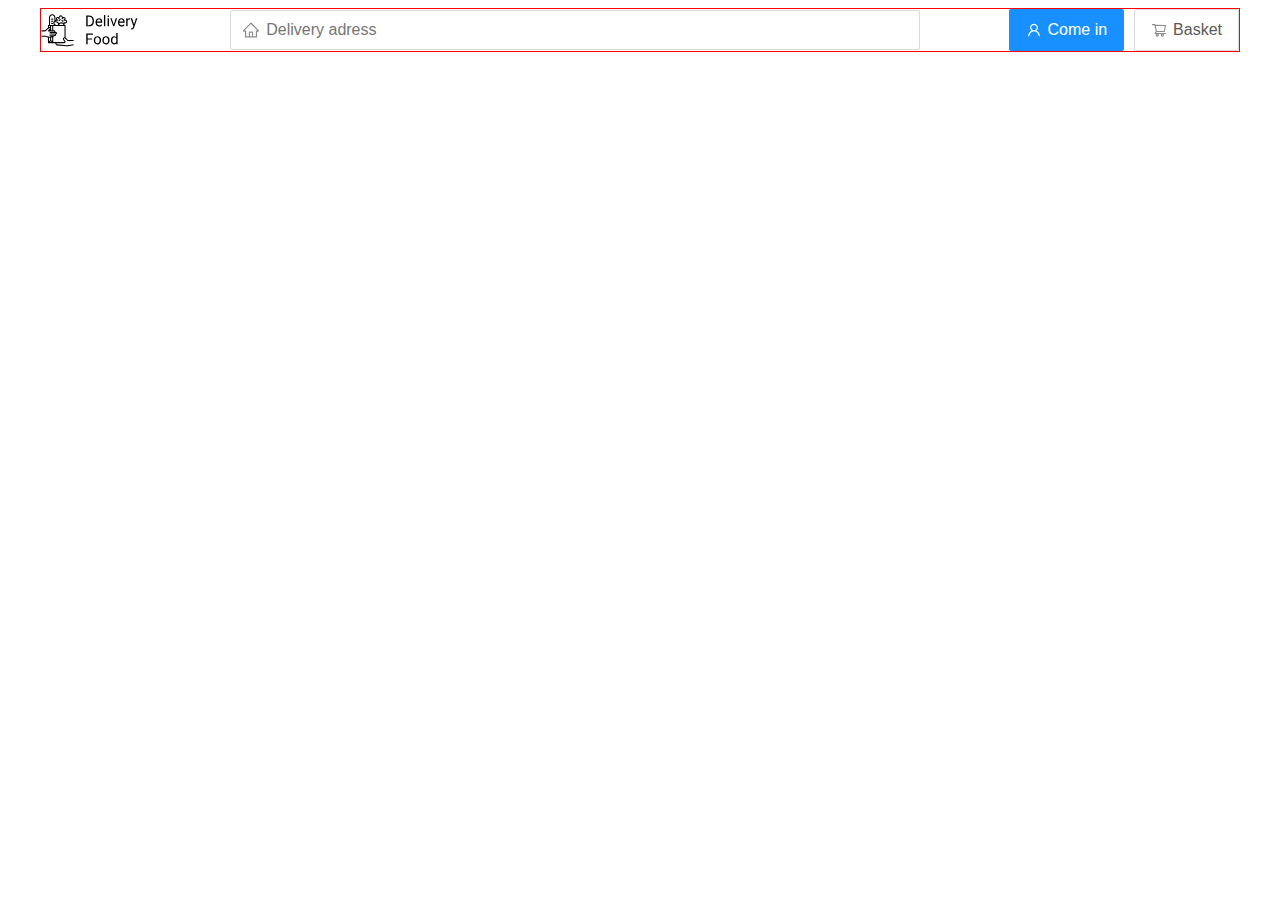
==== index.html @ 02c5c962 "header" ====
<!DOCTYPE html>
<html lang="en">
  <head>
    <meta charset="UTF-8" />
    <meta name="viewport" content="width=device-width, initial-scale=1.0" />
    <title>Delivery</title>
    <link rel="stylesheet" href="css/style.css" />
  </head>
  <body>
    <div class="container">
      <header class="header">
        <img src="img/logo.svg" alt="Logo" class="logo" />
        <input
          type="text"
          class="input search-input"
          placeholder="Delivery adress"
        />
        <div class="buttons">
          <button class="button button-primary">
            <img src="img/user.svg" alt="user" class="button-icon" />
            <span class="button-text">Come in</span>
          </button>
          <button class="button">
            <img
              src="img/shopping-cart.svg"
              alt="shopping cart"
              class="button-icon"
            />
            <span class="button-text">Basket</span>
          </button>
        </div>
      </header>
    </div>
  </body>
</html>
---- css/style.css ----
* {
  box-sizing: border-box;
}
.container {
  border: 1px solid red;
  max-width: 1200px;
  margin: auto;
}

.header {
  display: flex;
  align-items: center;
  justify-content: space-between;
}

.search-input {
  background: #ffffff;
  border: 1px solid #d9d9d9;
  border-radius: 2px;
  height: 40px;
  width: 690px;
  font-size: 16px;
  line-height: 24px;
  background-image: url(../img/home.svg);
  background-repeat: no-repeat;
  background-position: left 11px center;
  padding-left: 35px;
}

.buttons {
  display: flex;
  align-items: center;
}

.button {
  display: flex;
  align-items: center;
  padding: 8px 16px;
  background: #ffffff;
  border: 1px solid #d9d9d9;
  box-sizing: border-box;
  box-shadow: 0px 0px 2px rgba(0, 0, 0, 0.0015);
  border-radius: 2px;
  color: #595959;
  font-size: 16px;
  line-height: 24px;
}

.button-primary {
  background: #1890ff;
  border: 1px solid #1890ff;
  color: #fff;
  margin-right: 10px;
}

.button-icon {
  margin-right: 6px;
}
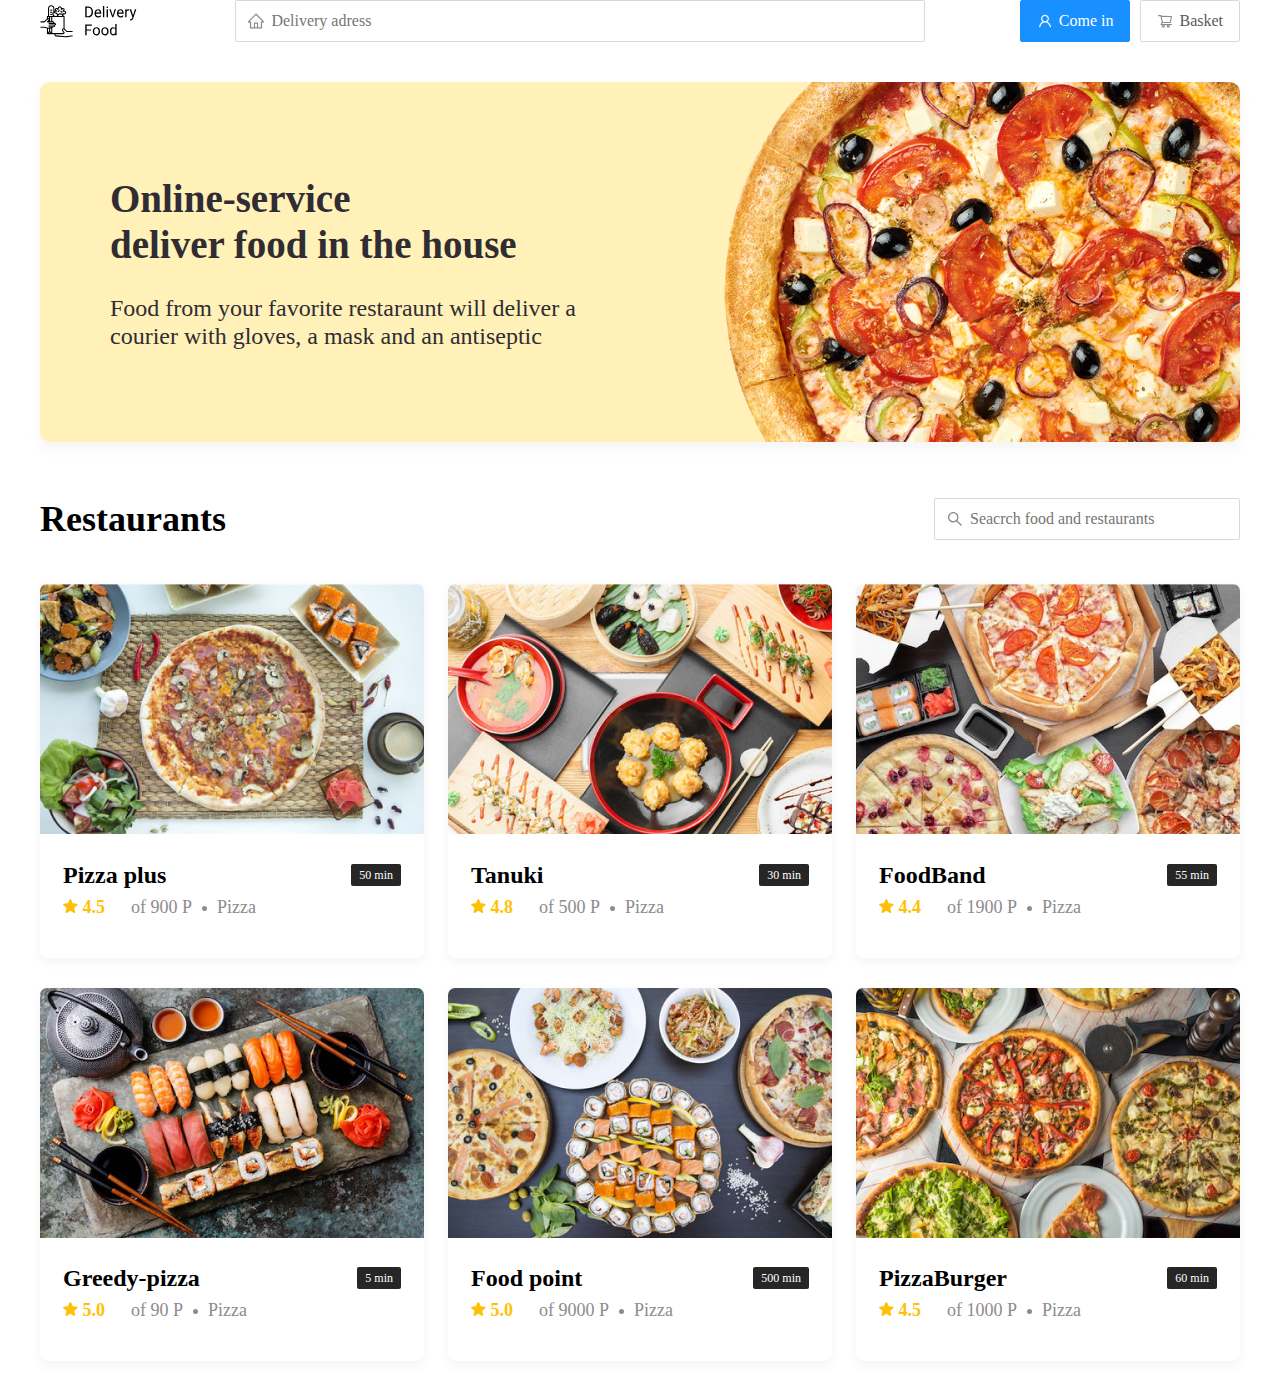
==== commit 19fd4429: "Restaurants" ====
--- a/index.html
+++ b/index.html
@@ -4,6 +4,11 @@
     <meta charset="UTF-8" />
     <meta name="viewport" content="width=device-width, initial-scale=1.0" />
     <title>Delivery</title>
+    <link
+      href="https://fonts.googleapis.com/css2?family=Roboto:wght@400;700&display=swap"
+      rel="stylesheet"
+    />
+    <link rel="stylesheet" href="css/normalize.css" />
     <link rel="stylesheet" href="css/style.css" />
   </head>
   <body>
@@ -12,7 +17,7 @@
         <img src="img/logo.svg" alt="Logo" class="logo" />
         <input
           type="text"
-          class="input search-input"
+          class="input input-address"
           placeholder="Delivery adress"
         />
         <div class="buttons">
@@ -30,6 +35,131 @@
           </button>
         </div>
       </header>
+
+      <section class="promo">
+        <h1 class="promo-title">
+          Online-service <br />deliver food in the house
+        </h1>
+        <p class="promo-text">
+          Food from your favorite restaraunt will deliver a courier with gloves,
+          a mask and an antiseptic
+        </p>
+      </section>
+
+      <section class="restaurants">
+        <div class="section-heading">
+          <h2 class="section-title">Restaurants</h2>
+          <input
+            type="text"
+            class="input input-search"
+            placeholder="Seacrch food and restaurants"
+          />
+        </div>
+        <div class="cards">
+          <div class="card">
+            <img src="img/image.jpg" alt="image" class="card-image" />
+            <div class="card-text">
+              <div class="card-heading">
+                <h3 class="card-title">Pizza plus</h3>
+                <span class="card-tag tag">50 min</span>
+              </div>
+              <div class="card-info">
+                <div class="rating">
+                  <img src="img/rating.svg" alt="rating" class="rating-star" />
+                  4.5
+                </div>
+                <div class="price">of 900 P</div>
+                <div class="category">Pizza</div>
+              </div>
+            </div>
+          </div>
+          <div class="card">
+            <img src="img/image 2.jpg" alt="image" class="card-image" />
+            <div class="card-text">
+              <div class="card-heading">
+                <h3 class="card-title">Tanuki</h3>
+                <span class="card-tag tag">30 min</span>
+              </div>
+              <div class="card-info">
+                <div class="rating">
+                  <img src="img/rating.svg" alt="rating" class="rating-star" />
+                  4.8
+                </div>
+                <div class="price">of 500 P</div>
+                <div class="category">Pizza</div>
+              </div>
+            </div>
+          </div>
+          <div class="card">
+            <img src="img/image 3.jpg" alt="image" class="card-image" />
+            <div class="card-text">
+              <div class="card-heading">
+                <h3 class="card-title">FoodBand</h3>
+                <span class="card-tag tag">55 min</span>
+              </div>
+              <div class="card-info">
+                <div class="rating">
+                  <img src="img/rating.svg" alt="rating" class="rating-star" />
+                  4.4
+                </div>
+                <div class="price">of 1900 P</div>
+                <div class="category">Pizza</div>
+              </div>
+            </div>
+          </div>
+          <div class="card">
+            <img src="img/image 4.jpg" alt="image" class="card-image" />
+            <div class="card-text">
+              <div class="card-heading">
+                <h3 class="card-title">Greedy-pizza</h3>
+                <span class="card-tag tag">5 min</span>
+              </div>
+              <div class="card-info">
+                <div class="rating">
+                  <img src="img/rating.svg" alt="rating" class="rating-star" />
+                  5.0
+                </div>
+                <div class="price">of 90 P</div>
+                <div class="category">Pizza</div>
+              </div>
+            </div>
+          </div>
+          <div class="card">
+            <img src="img/image 5.jpg" alt="image" class="card-image" />
+            <div class="card-text">
+              <div class="card-heading">
+                <h3 class="card-title">Food point</h3>
+                <span class="card-tag tag">500 min</span>
+              </div>
+              <div class="card-info">
+                <div class="rating">
+                  <img src="img/rating.svg" alt="rating" class="rating-star" />
+                  5.0
+                </div>
+                <div class="price">of 9000 P</div>
+                <div class="category">Pizza</div>
+              </div>
+            </div>
+          </div>
+          <div class="card">
+            <img src="img/image 6.jpg" alt="image" class="card-image" />
+            <div class="card-text">
+              <div class="card-heading">
+                <h3 class="card-title">PizzaBurger</h3>
+                <span class="card-tag tag">60 min</span>
+              </div>
+              <div class="card-info">
+                <div class="rating">
+                  <img src="img/rating.svg" alt="rating" class="rating-star" />
+                  4.5
+                </div>
+                <div class="price">of 1000 P</div>
+                <div class="category">Pizza</div>
+              </div>
+            </div>
+          </div>
+        </div>
+      </section>
     </div>
   </body>
 </html>
--- a/css/style.css
+++ b/css/style.css
@@ -1,8 +1,13 @@
 * {
   box-sizing: border-box;
 }
+
+.body {
+  font-family: "Roboto", sans-serif;
+  padding-top: 44px;
+}
+
 .container {
-  border: 1px solid red;
   max-width: 1200px;
   margin: auto;
 }
@@ -11,20 +16,29 @@
   display: flex;
   align-items: center;
   justify-content: space-between;
-}
-
-.search-input {
+  margin-bottom: 40px;
+}
+
+.input {
   background: #ffffff;
   border: 1px solid #d9d9d9;
   border-radius: 2px;
-  height: 40px;
-  width: 690px;
   font-size: 16px;
   line-height: 24px;
-  background-image: url(../img/home.svg);
+  padding: 8px;
+  padding-left: 35px;
   background-repeat: no-repeat;
   background-position: left 11px center;
-  padding-left: 35px;
+}
+
+.input-address {
+  width: 690px;
+  background-image: url(../img/home.svg);
+}
+
+.input-search {
+  width: 306px;
+  background-image: url(../img/search.svg);
 }
 
 .buttons {
@@ -56,3 +70,133 @@
 .button-icon {
   margin-right: 6px;
 }
+
+.promo {
+  box-shadow: 0px 7px 12px rgba(158, 158, 163, 0.1);
+  background: #fff1b8 url(../img/promo-image.jpeg) no-repeat top -100px right -247px /
+    924px;
+  border-radius: 10px;
+  padding: 68px 70px;
+  margin-bottom: 56px;
+}
+
+.promo-title {
+  font-style: normal;
+  font-weight: bold;
+  font-size: 39px;
+  line-height: 46px;
+  color: #302c34;
+}
+
+.promo-text {
+  max-width: 538px;
+  font-style: normal;
+  font-weight: normal;
+  font-size: 24px;
+  line-height: 28px;
+  color: #302c34;
+}
+
+.section-heading {
+  display: flex;
+  align-items: center;
+  justify-content: space-between;
+  margin-bottom: 44px;
+}
+
+.section-title {
+  font-style: normal;
+  font-weight: bold;
+  font-size: 36px;
+  line-height: 42px;
+  margin: 0;
+  color: #000000;
+}
+
+.cards {
+  display: flex;
+  align-items: flex-start;
+  justify-content: space-between;
+  flex-wrap: wrap;
+}
+
+.card {
+  background: #ffffff;
+  box-shadow: 0px 4px 12px rgba(0, 0, 0, 0.05);
+  border-radius: 7px;
+  overflow: hidden;
+  margin-bottom: 30px;
+}
+
+.card-image {
+  width: 384px;
+  height: 250px;
+  object-fit: cover;
+}
+
+.card-text {
+  padding-top: 20px;
+  padding-bottom: 35px;
+  padding-left: 23px;
+  padding-right: 23px;
+}
+
+.card-heading {
+  display: flex;
+  align-items: center;
+  justify-content: space-between;
+}
+
+.card-title {
+  margin: 0;
+  font-style: normal;
+  font-weight: bold;
+  font-size: 24px;
+  line-height: 32px;
+}
+
+.card-tag {
+  font-style: normal;
+  font-weight: normal;
+  font-size: 12px;
+  line-height: 20px;
+  color: #fff;
+  background: #262626;
+  border-radius: 2px;
+  padding: 1px 8px;
+}
+
+.card-info {
+  display: flex;
+  align-items: center;
+}
+
+.rating {
+  margin-right: 26px;
+  color: #ffc107;
+  font-weight: bold;
+  font-size: 18px;
+  line-height: 32px;
+}
+
+.price,
+.category {
+  font-size: 18px;
+  line-height: 32px;
+  color: #8c8c8c;
+}
+
+.price {
+  margin-right: 10px;
+}
+
+.price::after {
+  content: "";
+  width: 5px;
+  height: 5px;
+  background-color: #8c8c8c;
+  display: inline-block;
+  vertical-align: middle;
+  border-radius: 50%;
+  margin-left: 10px;
+}
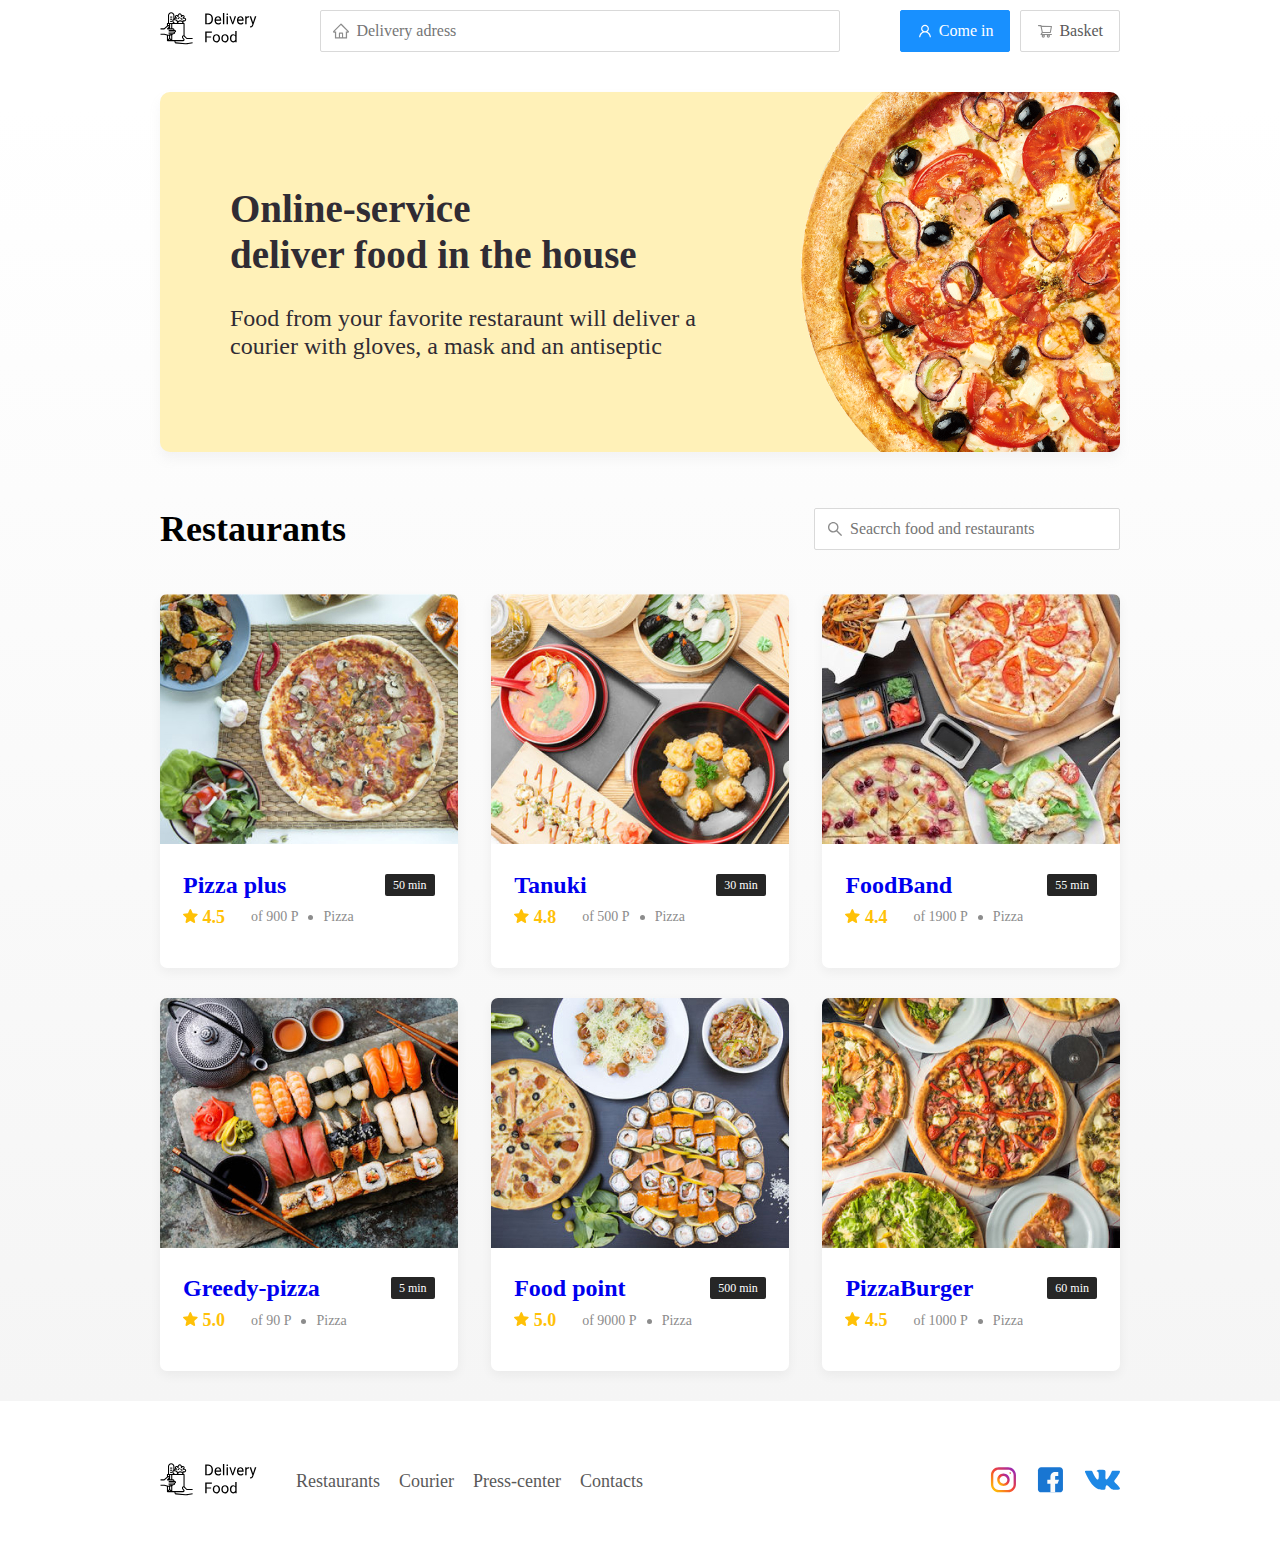
==== commit 8898b479: "Restaraunt" ====
--- a/index.html
+++ b/index.html
@@ -14,7 +14,9 @@
   <body>
     <div class="container">
       <header class="header">
-        <img src="img/logo.svg" alt="Logo" class="logo" />
+        <a href="index.html" class="logo"
+          ><img src="img/logo.svg" alt="Logo"
+        /></a>
         <input
           type="text"
           class="input input-address"
@@ -35,131 +37,186 @@
           </button>
         </div>
       </header>
+    </div>
 
-      <section class="promo">
-        <h1 class="promo-title">
-          Online-service <br />deliver food in the house
-        </h1>
-        <p class="promo-text">
-          Food from your favorite restaraunt will deliver a courier with gloves,
-          a mask and an antiseptic
-        </p>
-      </section>
+    <main class="main">
+      <div class="container">
+        <section class="promo">
+          <h1 class="promo-title">
+            Online-service <br />deliver food in the house
+          </h1>
+          <p class="promo-text">
+            Food from your favorite restaraunt will deliver a courier with
+            gloves, a mask and an antiseptic
+          </p>
+        </section>
 
-      <section class="restaurants">
-        <div class="section-heading">
-          <h2 class="section-title">Restaurants</h2>
-          <input
-            type="text"
-            class="input input-search"
-            placeholder="Seacrch food and restaurants"
-          />
-        </div>
-        <div class="cards">
-          <div class="card">
-            <img src="img/image.jpg" alt="image" class="card-image" />
-            <div class="card-text">
-              <div class="card-heading">
-                <h3 class="card-title">Pizza plus</h3>
-                <span class="card-tag tag">50 min</span>
-              </div>
-              <div class="card-info">
-                <div class="rating">
-                  <img src="img/rating.svg" alt="rating" class="rating-star" />
-                  4.5
-                </div>
-                <div class="price">of 900 P</div>
-                <div class="category">Pizza</div>
-              </div>
-            </div>
+        <section class="restaurants">
+          <div class="section-heading">
+            <h2 class="section-title">Restaurants</h2>
+            <input
+              type="text"
+              class="input input-search"
+              placeholder="Seacrch food and restaurants"
+            />
           </div>
-          <div class="card">
-            <img src="img/image 2.jpg" alt="image" class="card-image" />
-            <div class="card-text">
-              <div class="card-heading">
-                <h3 class="card-title">Tanuki</h3>
-                <span class="card-tag tag">30 min</span>
-              </div>
-              <div class="card-info">
-                <div class="rating">
-                  <img src="img/rating.svg" alt="rating" class="rating-star" />
-                  4.8
-                </div>
-                <div class="price">of 500 P</div>
-                <div class="category">Pizza</div>
-              </div>
-            </div>
+          <div class="cards">
+            <a href="restaraunt.html" class="card">
+              <img src="img/image.jpg" alt="image" class="card-image" />
+              <div class="card-text">
+                <div class="card-heading">
+                  <h3 class="card-title">Pizza plus</h3>
+                  <span class="card-tag tag">50 min</span>
+                </div>
+                <div class="card-info">
+                  <div class="rating">
+                    <img
+                      src="img/rating.svg"
+                      alt="rating"
+                      class="rating-star"
+                    />
+                    4.5
+                  </div>
+                  <div class="price">of 900 P</div>
+                  <div class="category">Pizza</div>
+                </div>
+              </div>
+            </a>
+            <a href="restaraunt.html" class="card">
+              <img src="img/image 2.jpg" alt="image" class="card-image" />
+              <div class="card-text">
+                <div class="card-heading">
+                  <h3 class="card-title">Tanuki</h3>
+                  <span class="card-tag tag">30 min</span>
+                </div>
+                <div class="card-info">
+                  <div class="rating">
+                    <img
+                      src="img/rating.svg"
+                      alt="rating"
+                      class="rating-star"
+                    />
+                    4.8
+                  </div>
+                  <div class="price">of 500 P</div>
+                  <div class="category">Pizza</div>
+                </div>
+              </div>
+            </a>
+            <a href="restaraunt.html" class="card">
+              <img src="img/image 3.jpg" alt="image" class="card-image" />
+              <div class="card-text">
+                <div class="card-heading">
+                  <h3 class="card-title">FoodBand</h3>
+                  <span class="card-tag tag">55 min</span>
+                </div>
+                <div class="card-info">
+                  <div class="rating">
+                    <img
+                      src="img/rating.svg"
+                      alt="rating"
+                      class="rating-star"
+                    />
+                    4.4
+                  </div>
+                  <div class="price">of 1900 P</div>
+                  <div class="category">Pizza</div>
+                </div>
+              </div>
+            </a>
+            <a href="restaraunt.html" class="card">
+              <img src="img/image 4.jpg" alt="image" class="card-image" />
+              <div class="card-text">
+                <div class="card-heading">
+                  <h3 class="card-title">Greedy-pizza</h3>
+                  <span class="card-tag tag">5 min</span>
+                </div>
+                <div class="card-info">
+                  <div class="rating">
+                    <img
+                      src="img/rating.svg"
+                      alt="rating"
+                      class="rating-star"
+                    />
+                    5.0
+                  </div>
+                  <div class="price">of 90 P</div>
+                  <div class="category">Pizza</div>
+                </div>
+              </div>
+            </a>
+            <a href="restaraunt.html" class="card">
+              <img src="img/image 5.jpg" alt="image" class="card-image" />
+              <div class="card-text">
+                <div class="card-heading">
+                  <h3 class="card-title">Food point</h3>
+                  <span class="card-tag tag">500 min</span>
+                </div>
+                <div class="card-info">
+                  <div class="rating">
+                    <img
+                      src="img/rating.svg"
+                      alt="rating"
+                      class="rating-star"
+                    />
+                    5.0
+                  </div>
+                  <div class="price">of 9000 P</div>
+                  <div class="category">Pizza</div>
+                </div>
+              </div>
+            </a>
+            <a href="restaraunt.html" class="card">
+              <img src="img/image 6.jpg" alt="image" class="card-image" />
+              <div class="card-text">
+                <div class="card-heading">
+                  <h3 class="card-title">PizzaBurger</h3>
+                  <span class="card-tag tag">60 min</span>
+                </div>
+                <div class="card-info">
+                  <div class="rating">
+                    <img
+                      src="img/rating.svg"
+                      alt="rating"
+                      class="rating-star"
+                    />
+                    4.5
+                  </div>
+                  <div class="price">of 1000 P</div>
+                  <div class="category">Pizza</div>
+                </div>
+              </div>
+            </a>
           </div>
-          <div class="card">
-            <img src="img/image 3.jpg" alt="image" class="card-image" />
-            <div class="card-text">
-              <div class="card-heading">
-                <h3 class="card-title">FoodBand</h3>
-                <span class="card-tag tag">55 min</span>
-              </div>
-              <div class="card-info">
-                <div class="rating">
-                  <img src="img/rating.svg" alt="rating" class="rating-star" />
-                  4.4
-                </div>
-                <div class="price">of 1900 P</div>
-                <div class="category">Pizza</div>
-              </div>
-            </div>
-          </div>
-          <div class="card">
-            <img src="img/image 4.jpg" alt="image" class="card-image" />
-            <div class="card-text">
-              <div class="card-heading">
-                <h3 class="card-title">Greedy-pizza</h3>
-                <span class="card-tag tag">5 min</span>
-              </div>
-              <div class="card-info">
-                <div class="rating">
-                  <img src="img/rating.svg" alt="rating" class="rating-star" />
-                  5.0
-                </div>
-                <div class="price">of 90 P</div>
-                <div class="category">Pizza</div>
-              </div>
-            </div>
-          </div>
-          <div class="card">
-            <img src="img/image 5.jpg" alt="image" class="card-image" />
-            <div class="card-text">
-              <div class="card-heading">
-                <h3 class="card-title">Food point</h3>
-                <span class="card-tag tag">500 min</span>
-              </div>
-              <div class="card-info">
-                <div class="rating">
-                  <img src="img/rating.svg" alt="rating" class="rating-star" />
-                  5.0
-                </div>
-                <div class="price">of 9000 P</div>
-                <div class="category">Pizza</div>
-              </div>
-            </div>
-          </div>
-          <div class="card">
-            <img src="img/image 6.jpg" alt="image" class="card-image" />
-            <div class="card-text">
-              <div class="card-heading">
-                <h3 class="card-title">PizzaBurger</h3>
-                <span class="card-tag tag">60 min</span>
-              </div>
-              <div class="card-info">
-                <div class="rating">
-                  <img src="img/rating.svg" alt="rating" class="rating-star" />
-                  4.5
-                </div>
-                <div class="price">of 1000 P</div>
-                <div class="category">Pizza</div>
-              </div>
-            </div>
+        </section>
+      </div>
+    </main>
+
+    <footer class="footer">
+      <div class="container">
+        <div class="footer-block">
+          <a href="index.html" class="logo footer-logo"
+            ><img src="img/logo.svg" alt="Logo"
+          /></a>
+          <nav class="footer-nav">
+            <a href="restaraunt.html" class="footer-link">Restaurants</a>
+            <a href="#" class="footer-link">Courier</a>
+            <a href="#" class="footer-link">Press-center</a>
+            <a href="#" class="footer-link">Contacts</a>
+          </nav>
+          <div class="social-links">
+            <a href="#" class="social-link"
+              ><img src="img/instagram.svg" alt="instagram"
+            /></a>
+            <a href="#" class="social-link"
+              ><img src="img/facebook.svg" alt="facebook"
+            /></a>
+            <a href="#" class="social-link"
+              ><img src="img/vk.svg" alt="vk"
+            /></a>
           </div>
         </div>
-      </section>
-    </div>
+      </div>
+    </footer>
   </body>
 </html>
--- a/css/style.css
+++ b/css/style.css
@@ -16,6 +16,7 @@
   display: flex;
   align-items: center;
   justify-content: space-between;
+  margin-top: 10px;
   margin-bottom: 40px;
 }
 
@@ -32,13 +33,14 @@
 }
 
 .input-address {
-  width: 690px;
+  flex: 0.8;
   background-image: url(../img/home.svg);
 }
 
 .input-search {
   width: 306px;
   background-image: url(../img/search.svg);
+  margin-left: auto;
 }
 
 .buttons {
@@ -71,6 +73,10 @@
   margin-right: 6px;
 }
 
+.button-card-text {
+  margin-right: 10px;
+}
+
 .promo {
   box-shadow: 0px 7px 12px rgba(158, 158, 163, 0.1);
   background: #fff1b8 url(../img/promo-image.jpeg) no-repeat top -100px right -247px /
@@ -97,10 +103,17 @@
   color: #302c34;
 }
 
+.main {
+  background: linear-gradient(
+    180deg,
+    rgba(245, 245, 245, 0) 1.04%,
+    #f5f5f5 100%
+  );
+}
+
 .section-heading {
   display: flex;
   align-items: center;
-  justify-content: space-between;
   margin-bottom: 44px;
 }
 
@@ -111,6 +124,7 @@
   line-height: 42px;
   margin: 0;
   color: #000000;
+  margin-right: 30px;
 }
 
 .cards {
@@ -126,6 +140,8 @@
   border-radius: 7px;
   overflow: hidden;
   margin-bottom: 30px;
+  flex-basis: 31%;
+  text-decoration: none;
 }
 
 .card-image {
@@ -153,6 +169,10 @@
   font-weight: bold;
   font-size: 24px;
   line-height: 32px;
+}
+
+.card-title-reg {
+  font-weight: 400;
 }
 
 .card-tag {
@@ -169,6 +189,20 @@
 .card-info {
   display: flex;
   align-items: center;
+  flex-wrap: wrap;
+}
+
+.card-buttons {
+  display: flex;
+  align-items: center;
+  margin-top: 24px;
+}
+
+.card-price-bold {
+  font-weight: bold;
+  font-size: 20px;
+  line-height: 32px;
+  margin-left: 32px;
 }
 
 .rating {
@@ -182,12 +216,25 @@
 .price,
 .category {
   font-size: 18px;
+  line-height: 21px;
+  color: #8c8c8c;
+}
+
+.price {
+  margin-right: 10px;
+}
+
+.ingredients {
+  font-size: 18px;
   line-height: 32px;
   color: #8c8c8c;
 }
 
-.price {
-  margin-right: 10px;
+.category {
+  text-overflow: ellipsis;
+  overflow: hidden;
+  white-space: nowrap;
+  max-width: 150px;
 }
 
 .price::after {
@@ -200,3 +247,185 @@
   border-radius: 50%;
   margin-left: 10px;
 }
+
+footer {
+  padding: 60px 0;
+}
+
+.footer-block {
+  display: flex;
+  align-items: center;
+  justify-content: space-between;
+}
+
+.footer-nav {
+  margin-left: 35px;
+  margin-right: auto;
+}
+
+.footer-link {
+  display: inline-block;
+  color: #595959;
+  font-style: normal;
+  font-weight: normal;
+  font-size: 18px;
+  line-height: 21px;
+  text-decoration: none;
+}
+
+.footer-link:not(:last-child) {
+  margin-right: 15px;
+}
+
+.social-links {
+  display: flex;
+  align-items: center;
+}
+
+.social-link:not(:last-child) {
+  margin-right: 21px;
+}
+
+@media (max-width: 1366px) {
+  .container {
+    max-width: 960px;
+  }
+  .promo {
+    background-position: center right -300px;
+    background-size: 750px;
+  }
+  .category,
+  .price {
+    font-size: 14px;
+  }
+}
+
+@media (max-width: 992px) {
+  .container {
+    min-width: 750px;
+  }
+  .promo {
+    padding: 50px;
+    background-size: 500px;
+    background-position: center right -200px;
+  }
+  .promo-text {
+    font-size: 18px;
+    max-width: 400px;
+  }
+  .card {
+    flex-basis: 49%;
+  }
+  .footer-link {
+    font-size: 16px;
+  }
+}
+
+@media (max-width: 768px) {
+  .container {
+    max-width: 560px;
+  }
+  .card-info {
+    flex-wrap: wrap;
+  }
+  .card .rating {
+    flex-basis: 100%;
+  }
+  .card-title {
+    font-size: 18px;
+  }
+  .promo {
+    background-size: 400px;
+    background-position: bottom 50px right -200px;
+  }
+  .promo-title {
+    font-size: 24px;
+    line-height: 1.4;
+  }
+  .promo-text {
+    margin-top: 0;
+  }
+}
+
+@media (max-width: 578px) {
+  .container {
+    width: 90%;
+  }
+  .header {
+    flex-wrap: wrap;
+  }
+  .input-address {
+    margin-top: 15px;
+    order: 5;
+    flex: 1;
+  }
+  .promo {
+    background-image: none;
+  }
+  .promo-title {
+    margin-bottom: 10px;
+  }
+  .section-title {
+    font-size: 20px;
+  }
+  .card {
+    flex-basis: 100%;
+  }
+  .card-image {
+    width: 100%;
+  }
+  .footer {
+    padding: 30px 0;
+  }
+  .footer-block {
+    align-items: flex-start;
+  }
+  .footer-nav {
+    margin-left: 0;
+    margin-right: 0;
+    order: 0;
+    display: flex;
+    flex-direction: column;
+  }
+  .footer-logo {
+    margin-right: 15px;
+    order: 1;
+  }
+  .social-links {
+    order: 2;
+  }
+}
+
+@media (max-width: 480px) {
+  .button-text {
+    display: none;
+  }
+  .button-icon {
+    margin: 0;
+  }
+  .button {
+    min-height: 40px;
+  }
+  .promo {
+    padding: 20px;
+  }
+  .section-heading {
+    flex-wrap: wrap;
+  }
+  .footer-block {
+    flex-wrap: wrap;
+    flex-direction: column;
+    align-items: center;
+  }
+  .footer-logo {
+    order: 0;
+    margin-bottom: 20px;
+  }
+  .footer-nav {
+    margin-bottom: 20px;
+    text-align: center;
+  }
+  .footer-link:not(:last-child) {
+    margin-right: 0;
+  }
+}
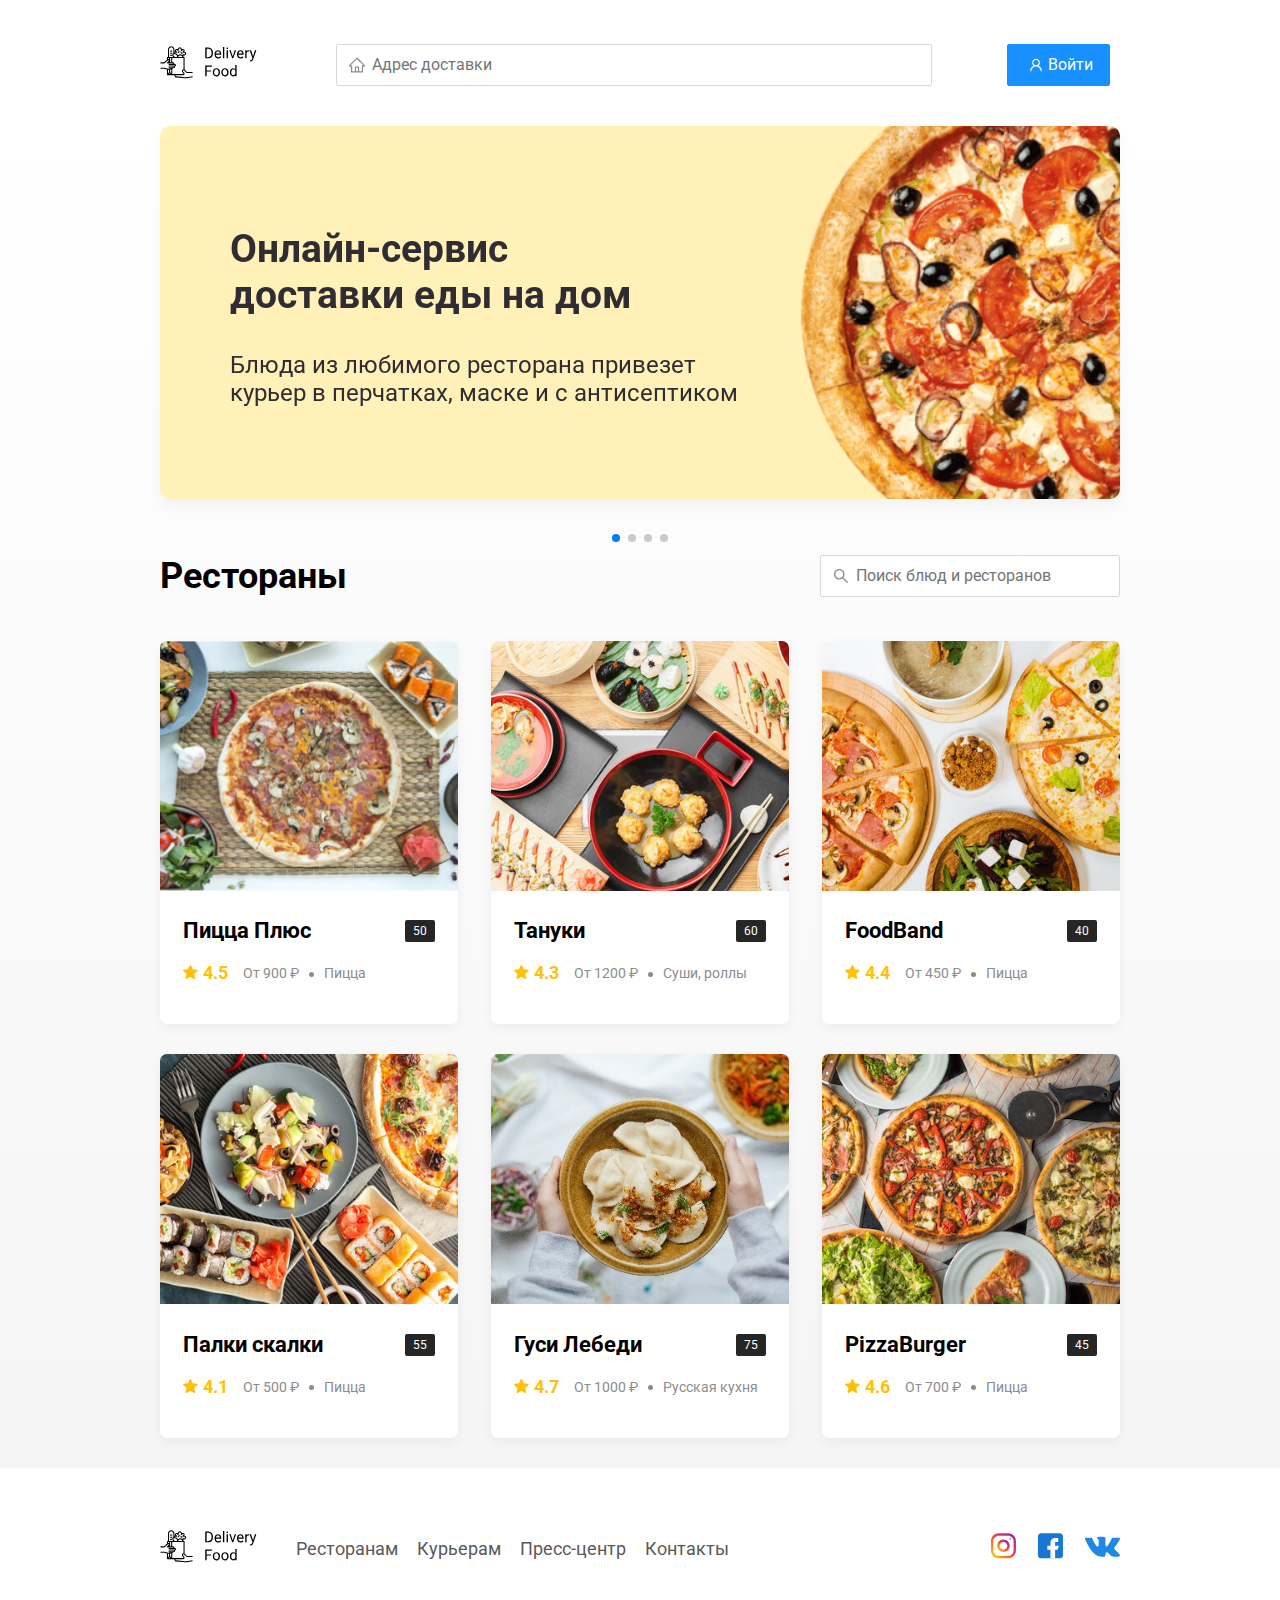
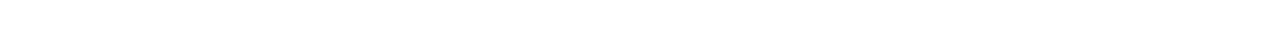
==== commit 7a46da68: "swiper" ====
--- a/index.html
+++ b/index.html
@@ -1,222 +1,224 @@
 <!DOCTYPE html>
-<html lang="en">
-  <head>
-    <meta charset="UTF-8" />
-    <meta name="viewport" content="width=device-width, initial-scale=1.0" />
-    <title>Delivery</title>
-    <link
-      href="https://fonts.googleapis.com/css2?family=Roboto:wght@400;700&display=swap"
-      rel="stylesheet"
-    />
-    <link rel="stylesheet" href="css/normalize.css" />
-    <link rel="stylesheet" href="css/style.css" />
-  </head>
-  <body>
-    <div class="container">
-      <header class="header">
-        <a href="index.html" class="logo"
-          ><img src="img/logo.svg" alt="Logo"
-        /></a>
-        <input
-          type="text"
-          class="input input-address"
-          placeholder="Delivery adress"
-        />
-        <div class="buttons">
-          <button class="button button-primary">
-            <img src="img/user.svg" alt="user" class="button-icon" />
-            <span class="button-text">Come in</span>
-          </button>
-          <button class="button">
-            <img
-              src="img/shopping-cart.svg"
-              alt="shopping cart"
-              class="button-icon"
-            />
-            <span class="button-text">Basket</span>
-          </button>
-        </div>
-      </header>
-    </div>
-
-    <main class="main">
-      <div class="container">
-        <section class="promo">
-          <h1 class="promo-title">
-            Online-service <br />deliver food in the house
-          </h1>
-          <p class="promo-text">
-            Food from your favorite restaraunt will deliver a courier with
-            gloves, a mask and an antiseptic
-          </p>
-        </section>
-
-        <section class="restaurants">
-          <div class="section-heading">
-            <h2 class="section-title">Restaurants</h2>
-            <input
-              type="text"
-              class="input input-search"
-              placeholder="Seacrch food and restaurants"
-            />
-          </div>
-          <div class="cards">
-            <a href="restaraunt.html" class="card">
-              <img src="img/image.jpg" alt="image" class="card-image" />
-              <div class="card-text">
-                <div class="card-heading">
-                  <h3 class="card-title">Pizza plus</h3>
-                  <span class="card-tag tag">50 min</span>
-                </div>
-                <div class="card-info">
-                  <div class="rating">
-                    <img
-                      src="img/rating.svg"
-                      alt="rating"
-                      class="rating-star"
-                    />
-                    4.5
-                  </div>
-                  <div class="price">of 900 P</div>
-                  <div class="category">Pizza</div>
-                </div>
-              </div>
-            </a>
-            <a href="restaraunt.html" class="card">
-              <img src="img/image 2.jpg" alt="image" class="card-image" />
-              <div class="card-text">
-                <div class="card-heading">
-                  <h3 class="card-title">Tanuki</h3>
-                  <span class="card-tag tag">30 min</span>
-                </div>
-                <div class="card-info">
-                  <div class="rating">
-                    <img
-                      src="img/rating.svg"
-                      alt="rating"
-                      class="rating-star"
-                    />
-                    4.8
-                  </div>
-                  <div class="price">of 500 P</div>
-                  <div class="category">Pizza</div>
-                </div>
-              </div>
-            </a>
-            <a href="restaraunt.html" class="card">
-              <img src="img/image 3.jpg" alt="image" class="card-image" />
-              <div class="card-text">
-                <div class="card-heading">
-                  <h3 class="card-title">FoodBand</h3>
-                  <span class="card-tag tag">55 min</span>
-                </div>
-                <div class="card-info">
-                  <div class="rating">
-                    <img
-                      src="img/rating.svg"
-                      alt="rating"
-                      class="rating-star"
-                    />
-                    4.4
-                  </div>
-                  <div class="price">of 1900 P</div>
-                  <div class="category">Pizza</div>
-                </div>
-              </div>
-            </a>
-            <a href="restaraunt.html" class="card">
-              <img src="img/image 4.jpg" alt="image" class="card-image" />
-              <div class="card-text">
-                <div class="card-heading">
-                  <h3 class="card-title">Greedy-pizza</h3>
-                  <span class="card-tag tag">5 min</span>
-                </div>
-                <div class="card-info">
-                  <div class="rating">
-                    <img
-                      src="img/rating.svg"
-                      alt="rating"
-                      class="rating-star"
-                    />
-                    5.0
-                  </div>
-                  <div class="price">of 90 P</div>
-                  <div class="category">Pizza</div>
-                </div>
-              </div>
-            </a>
-            <a href="restaraunt.html" class="card">
-              <img src="img/image 5.jpg" alt="image" class="card-image" />
-              <div class="card-text">
-                <div class="card-heading">
-                  <h3 class="card-title">Food point</h3>
-                  <span class="card-tag tag">500 min</span>
-                </div>
-                <div class="card-info">
-                  <div class="rating">
-                    <img
-                      src="img/rating.svg"
-                      alt="rating"
-                      class="rating-star"
-                    />
-                    5.0
-                  </div>
-                  <div class="price">of 9000 P</div>
-                  <div class="category">Pizza</div>
-                </div>
-              </div>
-            </a>
-            <a href="restaraunt.html" class="card">
-              <img src="img/image 6.jpg" alt="image" class="card-image" />
-              <div class="card-text">
-                <div class="card-heading">
-                  <h3 class="card-title">PizzaBurger</h3>
-                  <span class="card-tag tag">60 min</span>
-                </div>
-                <div class="card-info">
-                  <div class="rating">
-                    <img
-                      src="img/rating.svg"
-                      alt="rating"
-                      class="rating-star"
-                    />
-                    4.5
-                  </div>
-                  <div class="price">of 1000 P</div>
-                  <div class="category">Pizza</div>
-                </div>
-              </div>
-            </a>
-          </div>
-        </section>
-      </div>
-    </main>
-
-    <footer class="footer">
-      <div class="container">
-        <div class="footer-block">
-          <a href="index.html" class="logo footer-logo"
-            ><img src="img/logo.svg" alt="Logo"
-          /></a>
-          <nav class="footer-nav">
-            <a href="restaraunt.html" class="footer-link">Restaurants</a>
-            <a href="#" class="footer-link">Courier</a>
-            <a href="#" class="footer-link">Press-center</a>
-            <a href="#" class="footer-link">Contacts</a>
-          </nav>
-          <div class="social-links">
-            <a href="#" class="social-link"
-              ><img src="img/instagram.svg" alt="instagram"
-            /></a>
-            <a href="#" class="social-link"
-              ><img src="img/facebook.svg" alt="facebook"
-            /></a>
-            <a href="#" class="social-link"
-              ><img src="img/vk.svg" alt="vk"
-            /></a>
-          </div>
-        </div>
-      </div>
-    </footer>
-  </body>
-</html>
+<html lang="ru">
+
+<head>
+    <meta charset="UTF-8"/>
+    <meta name="viewport" content="width=device-width, initial-scale=1.0"/>
+    <title>Delivery Food — доставка еды на дом</title>
+    <link href="https://fonts.googleapis.com/css?family=Roboto:400,700&display=swap&subset=cyrillic" rel="stylesheet"/>
+    <link rel="stylesheet" href="css/normalize.css"/>
+    <link rel="stylesheet" href="css/style.css"/>
+	<link rel="stylesheet" href="https://unpkg.com/swiper/swiper-bundle.min.css">
+</head>
+
+<body>
+	<div class="container">
+		<header class="header">
+			<a class="logo">
+				<img src="img/icon/logo.svg" alt="Logo"/>
+			</a>
+			<label class="address">
+				<input type="text" class="input input-address" placeholder="Адрес доставки"/>
+			</label>
+			<div class="buttons">
+				<span class="user-name"></span>
+				<button class="button button-primary button-auth">
+					<span class="button-auth-svg"></span>
+					<span class="button-text">Войти</span>
+				</button>
+				<button class="button button-cart" id="cart-button">
+					<span class="button-cart-svg"></span>
+					<span class="button-text">Корзина</span>
+				</button>
+				<button class="button button-primary button-out">
+					<span class="button-text">Выйти</span>
+					<span class="button-out-svg"></span>
+				</button>
+			</div>
+		</header>
+	</div>
+	<!-- /.container  -->
+
+	<main class="main">
+		<div class="container">
+			<div class="swiper-container">
+				<section class="container-promo swiper-wrapper">
+					<section class="promo pizza swiper-slide">
+						<h2 class="promo-title">Онлайн-сервис <br />доставки еды на дом</h2>
+						<p class="promo-text">
+							Блюда из любимого ресторана привезет курьер в перчатках, маске и с антисептиком
+						</p>
+					</section>
+					<section class="promo kebab swiper-slide">
+						<h2 class="promo-title">Шашлыки на майские <br> со скидкой 35%</h2>
+						<p class="promo-text">
+							Закажите шашлыки в любом ресторане до 10 мая и получите скидку по промокоду OMAGAD
+						</p>
+					</section>
+					<section class="promo vegetables swiper-slide">
+						<h2 class="promo-title">Скидка 20% на всю еду <br> по промокоду LOVE.JS</h2>
+						<p class="promo-text">
+							Блюдо из ресторана привезут вместе с двумя подарочными книгами по фронтенду
+						</p>
+					</section>
+					<section class="promo sushi swiper-slide">
+						<h2 class="promo-title">Сеты со скидкой до 30% <br> в ресторанах</h2>
+						<p class="promo-text">
+							Скидки на сеты до 30 мая по промокоду DADADA
+						</p>
+					</section>
+				</section>
+				<div class="swiper-pagination"></div>
+				<!--<div class="swiper-button-prev"></div>
+				<div class="swiper-button-next"></div>-->
+			</div>
+			<section class="restaurants">
+				<div class="section-heading">
+					<h2 class="section-title">Рестораны</h2>
+					<label class="search">
+						<input type="text" class="input input-search" placeholder="Поиск блюд и ресторанов"/>
+					</label>
+				</div>
+				<div class="cards cards-restaurants">
+					
+				</div>
+			</section>
+			<section class="menu hide">
+				<div class="section-heading">
+					<h2 class="section-title restaurant-title">Пицца Плюс</h2>
+					<div class="card-info">
+						<div class="rating">
+							4.5
+						</div>
+						<div class="price">От 900 ₽</div>
+						<div class="category">Пицца</div>
+					</div>
+					<!-- /.card-info -->
+				</div>
+				<div class="cards cards-menu">
+					
+				</div>
+				<!-- /.cards -->
+			</section>
+
+		</div>
+		<!-- /.container -->
+	</main>
+
+	<footer class="footer">
+		<div class="container">
+			<div class="footer-block">
+				<a href="#" class="logo footer-logo">
+					<img src="img/icon/logo.svg" alt="Logo" />
+				</a>
+				<nav class="footer-nav">
+					<a href="#" class="footer-link">Ресторанам </a>
+					<a href="#" class="footer-link">Курьерам</a>
+					<a href="#" class="footer-link">Пресс-центр</a>
+					<a href="#" class="footer-link">Контакты</a>
+				</nav>
+				<div class="social-links">
+					<a href="#" class="social-link"><img src="img/social/instagram.svg" alt="instagram"/></a>
+					<a href="#" class="social-link"><img src="img/social/fb.svg" alt="facebook"/></a>
+					<a href="#" class="social-link"><img src="img/social/vk.svg" alt="vk"/></a>
+				</div>
+				<!-- /.social-links -->
+			</div>
+			<!-- /.footer-block -->
+		</div>
+	</footer>
+
+	<div class="modal modal-cart">
+		<div class="modal-dialog">
+			<div class="modal-header">
+				<h3 class="modal-title">Корзина</h3>
+				<button class="close">&times;</button>
+			</div>
+			<!-- /.modal-header -->
+			<div class="modal-body">
+				<div class="food-row">
+					<span class="food-name">Ролл угорь стандарт</span>
+					<strong class="food-price">250 ₽</strong>
+					<div class="food-counter">
+						<button class="counter-button">-</button>
+						<span class="counter">1</span>
+						<button class="counter-button">+</button>
+					</div>
+				</div>
+				<!-- /.foods-row -->
+				<div class="food-row">
+					<span class="food-name">Ролл угорь стандарт</span>
+					<strong class="food-price">250 ₽</strong>
+					<div class="food-counter">
+						<button class="counter-button">-</button>
+						<span class="counter">1</span>
+						<button class="counter-button">+</button>
+					</div>
+				</div>
+				<!-- /.foods-row -->
+				<div class="food-row">
+					<span class="food-name">Ролл угорь стандарт</span>
+					<strong class="food-price">250 ₽</strong>
+					<div class="food-counter">
+						<button class="counter-button">-</button>
+						<span class="counter">1</span>
+						<button class="counter-button">+</button>
+					</div>
+				</div>
+				<!-- /.foods-row -->
+				<div class="food-row">
+					<span class="food-name">Ролл угорь стандарт</span>
+					<strong class="food-price">250 ₽</strong>
+					<div class="food-counter">
+						<button class="counter-button">-</button>
+						<span class="counter">1</span>
+						<button class="counter-button">+</button>
+					</div>
+				</div>
+				<!-- /.foods-row -->
+			</div>
+			<!-- /.modal-body -->
+			<div class="modal-footer">
+				<span class="modal-pricetag">1250 ₽</span>
+				<div class="footer-buttons">
+					<button class="button button-primary">Оформить заказ</button>
+					<button class="button clear-cart">Отмена</button>
+				</div>
+			</div>
+			<!-- /.modal-footer -->
+		</div>
+		<!-- /.modal-dialog -->
+	</div>
+
+	<div class="modal-auth">
+		<div class="modal-dialog modal-dialog-auth">
+			<button class="close-auth">&times;</button>
+			<form id="logInForm">
+				<fieldset class="modal-body">
+					<legend class="modal-title">Авторизация</legend>
+					<label class="label-auth">
+						<span>Логин</span>
+						<input id="login" type="text" placeholder = "Введите логин">
+					</label>
+					<label class="label-auth">
+						<span>Пароль</span>
+						<input id="password" type="password" placeholder = "Введите пароль">
+					</label>
+				</fieldset>
+				<!-- /.modal-body -->
+				<div class="modal-footer">
+					<div class="footer-buttons">
+						<button class="button button-primary button-login" type="submit">Войти</button>
+					</div>
+				</div>
+			</form>
+			<!-- /.modal-footer -->
+		</div>
+		<!-- /.modal-dialog -->
+	</div>
+	<script src="https://unpkg.com/swiper/swiper-bundle.min.js"></script>
+	<script src="js/disableScroll.js"></script>
+	<script src="js/main.js"></script>
+</body>
+
+</html>--- a/css/style.css
+++ b/css/style.css
@@ -1,431 +1,840 @@
 * {
-  box-sizing: border-box;
-}
-
-.body {
-  font-family: "Roboto", sans-serif;
-  padding-top: 44px;
+    box-sizing: border-box;
+}
+
+body {
+    font-family: "Roboto", sans-serif;
+    padding-top: 44px;
+}
+
+a,
+button {
+    cursor: pointer;
+    color: inherit;
+}
+
+.hide {
+    display: none;
 }
 
 .container {
-  max-width: 1200px;
-  margin: auto;
+    max-width: 1200px;
+    margin: auto;
 }
 
 .header {
-  display: flex;
-  align-items: center;
-  justify-content: space-between;
-  margin-top: 10px;
-  margin-bottom: 40px;
+    display: flex;
+    align-items: center;
+    justify-content: space-between;
+    margin-bottom: 40px;
 }
 
 .input {
-  background: #ffffff;
-  border: 1px solid #d9d9d9;
-  border-radius: 2px;
-  font-size: 16px;
-  line-height: 24px;
-  padding: 8px;
-  padding-left: 35px;
-  background-repeat: no-repeat;
-  background-position: left 11px center;
+    background-color: #ffffff;
+    border: 1px solid #d9d9d9;
+    border-radius: 2px;
+    font-size: 16px;
+    line-height: 24px;
+    padding: 8px 8px 8px 35px;
+    background-repeat: no-repeat;
+    background-position: left 11px center;
+}
+
+.address {
+    flex: 0.8;
 }
 
 .input-address {
-  flex: 0.8;
-  background-image: url(../img/home.svg);
+    width: 100%;
+    background-image: url(../img/icon/home.svg);
+}
+
+.search {
+    margin-left: auto;
 }
 
 .input-search {
-  width: 306px;
-  background-image: url(../img/search.svg);
-  margin-left: auto;
+    width: 300px;
+    background-image: url(../img/icon/search.svg);
+
 }
 
 .buttons {
-  display: flex;
-  align-items: center;
+    display: flex;
+    align-items: center;
 }
 
 .button {
-  display: flex;
-  align-items: center;
-  padding: 8px 16px;
-  background: #ffffff;
-  border: 1px solid #d9d9d9;
-  box-sizing: border-box;
-  box-shadow: 0px 0px 2px rgba(0, 0, 0, 0.0015);
-  border-radius: 2px;
-  color: #595959;
-  font-size: 16px;
-  line-height: 24px;
-}
+    display: flex;
+    align-items: center;
+    padding: 8px 16px;
+    background: #ffffff;
+    border: 1px solid #d9d9d9;
+    box-sizing: border-box;
+    box-shadow: 0 0 2px rgba(0, 0, 0, 0.0015);
+    border-radius: 2px;
+    color: #595959;
+    font-size: 16px;
+    line-height: 24px;
+}
+
+.button:hover {
+    background: #1890ff;
+    border: 1px solid #1890ff;
+    color: #fff;
+}
+
 
 .button-primary {
-  background: #1890ff;
-  border: 1px solid #1890ff;
-  color: #fff;
-  margin-right: 10px;
+    background: #1890ff;
+    border: 1px solid #1890ff;
+    color: #fff;
+    margin-right: 10px;
+}
+
+.button-primary:hover {
+    background: #ffffff;
+    border: 1px solid #d9d9d9;
+    color: #595959;
 }
 
 .button-icon {
-  margin-right: 6px;
+    margin-right: 6px;
 }
 
 .button-card-text {
-  margin-right: 10px;
+    margin-right: 10px;
+}
+
+.button-auth {
+    background-position: 20px 13px;
+}
+
+.button-primary .button-auth-svg {
+    width: 24px;
+    height: 24px;
+    background-color: #fff;
+    -webkit-mask: url("../img/icon/user.svg") no-repeat 50% 50%;
+    mask: url("../img/icon/user.svg") no-repeat 50% 50%;
+    background-repeat: no-repeat;
+}
+
+.button-primary:hover .button-auth-svg {
+    background-color: #595959;
+}
+
+.button .button-cart-svg {
+    width: 24px;
+    height: 24px;
+    background-color: #595959;
+    -webkit-mask: url("../img/icon/shopping-cart.svg") no-repeat 50% 50%;
+    mask: url("../img/icon/shopping-cart.svg") no-repeat 50% 50%;
+    background-repeat: no-repeat;
+}
+
+.button-primary .button-cart-svg {
+    background-color: #fff;
+}
+
+.button:hover .button-cart-svg {
+    background-color: #fff;
+}
+
+.button-primary:hover .button-cart-svg {
+    background-color: #595959;
+}
+
+.button-cart {
+    display: none;
+    margin: 0 5px;
+}
+
+.button-out {
+    display: none;
+    margin: 0 5px;
+}
+
+.user-name {
+    display: none;
+    margin-right: 20px;
+    font-weight: bold;
+    font-size: 18px;
+}
+
+.promo-slider {
+
+    width: 600px;
+    height: 300px;
+
 }
 
 .promo {
-  box-shadow: 0px 7px 12px rgba(158, 158, 163, 0.1);
-  background: #fff1b8 url(../img/promo-image.jpeg) no-repeat top -100px right -247px /
-    924px;
-  border-radius: 10px;
-  padding: 68px 70px;
-  margin-bottom: 56px;
+    box-shadow: 0 7px 12px rgba(158, 158, 163, 0.1);
+    border-radius: 10px;
+    padding: 68px 70px;
+    margin-bottom: 56px;
+}
+
+.pizza {
+    background: #fff1b8 url(../img/promo/pizza.png) no-repeat top -100px right -250px / 830px
+}
+
+.kebab {
+    background: #D6E4FF url(../img/promo/kebab.png) no-repeat top 45px right 40px / 450px;
+}
+
+.vegetables {
+    background: #FFF566 url(../img/promo/vegetables.png) no-repeat top 0 right 0 / 825px
+}
+
+.sushi {
+    background: #FFF1F0 url(../img/promo/sushi.png) no-repeat top 10px right 15px / 500px
 }
 
 .promo-title {
-  font-style: normal;
-  font-weight: bold;
-  font-size: 39px;
-  line-height: 46px;
-  color: #302c34;
+    font-style: normal;
+    font-weight: bold;
+    font-size: 39px;
+    line-height: 46px;
+    color: #302c34;
 }
 
 .promo-text {
-  max-width: 538px;
-  font-style: normal;
-  font-weight: normal;
-  font-size: 24px;
-  line-height: 28px;
-  color: #302c34;
+    font-style: normal;
+    font-weight: normal;
+    font-size: 24px;
+    line-height: 28px;
+    color: #302c34;
+    max-width: 538px;
 }
 
 .main {
-  background: linear-gradient(
-    180deg,
-    rgba(245, 245, 245, 0) 1.04%,
-    #f5f5f5 100%
-  );
+    background: linear-gradient(180deg, rgba(245, 245, 245, 0) 1.04%, #f5f5f5 100%);
 }
 
 .section-heading {
-  display: flex;
-  align-items: center;
-  margin-bottom: 44px;
+    display: flex;
+    align-items: center;
+    margin-bottom: 44px;
 }
 
 .section-title {
-  font-style: normal;
-  font-weight: bold;
-  font-size: 36px;
-  line-height: 42px;
-  margin: 0;
-  color: #000000;
-  margin-right: 30px;
+    font-style: normal;
+    font-weight: bold;
+    font-size: 36px;
+    line-height: 42px;
+    margin: 0 30px 0 0;
+    color: #000000;
 }
 
 .cards {
-  display: flex;
-  align-items: flex-start;
-  justify-content: space-between;
-  flex-wrap: wrap;
+    display: flex;
+    align-items: flex-start;
+    justify-content: space-between;
+    flex-wrap: wrap;
 }
 
 .card {
-  background: #ffffff;
-  box-shadow: 0px 4px 12px rgba(0, 0, 0, 0.05);
-  border-radius: 7px;
-  overflow: hidden;
-  margin-bottom: 30px;
-  flex-basis: 31%;
-  text-decoration: none;
+    background: #ffffff;
+    box-shadow: 0 4px 12px rgba(0, 0, 0, 0.05);
+    border-radius: 7px;
+    overflow: hidden;
+    margin-bottom: 30px;
+    flex-basis: 31%;
+    text-decoration: none;
+
+}
+
+.card-restaurant {
+    cursor: pointer
 }
 
 .card-image {
-  width: 384px;
-  height: 250px;
-  object-fit: cover;
-}
+    width: 100%;
+    height: 250px;
+    object-fit: cover;
+}
+
 
 .card-text {
-  padding-top: 20px;
-  padding-bottom: 35px;
-  padding-left: 23px;
-  padding-right: 23px;
+    padding: 20px 23px 35px;
+    min-height: 275px;
+    display: flex;
+    flex-direction: column;
+}
+
+
+
+.restaurants .card-text {
+    min-height: auto;
 }
 
 .card-heading {
-  display: flex;
-  align-items: center;
-  justify-content: space-between;
+    display: flex;
+    align-items: center;
+    justify-content: space-between;
+    margin-bottom: 10px;
 }
 
 .card-title {
-  margin: 0;
-  font-style: normal;
-  font-weight: bold;
-  font-size: 24px;
-  line-height: 32px;
+    margin: 0;
+    font-style: normal;
+    font-weight: bold;
+    font-size: 22px;
+    line-height: 32px;
 }
 
 .card-title-reg {
-  font-weight: 400;
+    font-weight: 400;
 }
 
 .card-tag {
-  font-style: normal;
-  font-weight: normal;
-  font-size: 12px;
-  line-height: 20px;
-  color: #fff;
-  background: #262626;
-  border-radius: 2px;
-  padding: 1px 8px;
+    font-style: normal;
+    font-weight: normal;
+    font-size: 12px;
+    line-height: 20px;
+    color: #ffffff;
+    background: #262626;
+    border-radius: 2px;
+    padding: 1px 8px;
 }
 
 .card-info {
-  display: flex;
-  align-items: center;
-  flex-wrap: wrap;
+    display: flex;
+    align-items: center;
+    flex-wrap: wrap;
 }
 
 .card-buttons {
-  display: flex;
-  align-items: center;
-  margin-top: 24px;
+    display: flex;
+    margin-top: 24px;
+    flex-grow: 1;
+    align-items: flex-end;
 }
 
 .card-price-bold {
-  font-weight: bold;
-  font-size: 20px;
-  line-height: 32px;
-  margin-left: 32px;
+    font-weight: bold;
+    font-size: 20px;
+    line-height: 32px;
+    margin-left: 30px;
 }
 
 .rating {
-  margin-right: 26px;
-  color: #ffc107;
-  font-weight: bold;
-  font-size: 18px;
-  line-height: 32px;
+    background-image: url("../img/icon/rating.svg");
+    background-repeat: no-repeat;
+    background-position: 0 7px;
+    padding-left: 20px;
+    margin-right: 26px;
+    color: #ffc107;
+    font-weight: bold;
+    font-size: 18px;
+    line-height: 32px;
 }
 
 .price,
 .category {
-  font-size: 18px;
-  line-height: 21px;
-  color: #8c8c8c;
+    color: #8c8c8c;
+    font-size: 18px;
+    line-height: 32px;
 }
 
 .price {
-  margin-right: 10px;
+    margin-right: 10px;
 }
 
 .ingredients {
-  font-size: 18px;
-  line-height: 32px;
-  color: #8c8c8c;
+    color: #8c8c8c;
+    font-size: 18px;
+    line-height: 21px;
 }
 
 .category {
-  text-overflow: ellipsis;
-  overflow: hidden;
-  white-space: nowrap;
-  max-width: 150px;
-}
-
-.price::after {
-  content: "";
-  width: 5px;
-  height: 5px;
-  background-color: #8c8c8c;
-  display: inline-block;
-  vertical-align: middle;
-  border-radius: 50%;
-  margin-left: 10px;
-}
-
-footer {
-  padding: 60px 0;
+    text-overflow: ellipsis;
+    overflow: hidden;
+    white-space: nowrap;
+    max-width: 150px;
+}
+
+.price:after {
+    content: "";
+    width: 5px;
+    height: 5px;
+    background-color: #8c8c8c;
+    display: inline-block;
+    vertical-align: middle;
+    border-radius: 50%;
+    margin-left: 10px;
+}
+
+.footer {
+    padding: 60px 0;
 }
 
 .footer-block {
-  display: flex;
-  align-items: center;
-  justify-content: space-between;
+    display: flex;
+    align-items: center;
+    justify-content: space-between;
 }
 
 .footer-nav {
-  margin-left: 35px;
-  margin-right: auto;
+    margin-left: 35px;
+    margin-right: auto;
 }
 
 .footer-link {
-  display: inline-block;
-  color: #595959;
-  font-style: normal;
-  font-weight: normal;
-  font-size: 18px;
-  line-height: 21px;
-  text-decoration: none;
+    display: inline-block;
+    color: #595959;
+    font-style: normal;
+    font-weight: normal;
+    font-size: 18px;
+    line-height: 21px;
+    text-decoration: none;
 }
 
 .footer-link:not(:last-child) {
-  margin-right: 15px;
+    margin-right: 15px;
 }
 
 .social-links {
-  display: flex;
-  align-items: center;
+    display: flex;
+    align-items: center;
 }
 
 .social-link:not(:last-child) {
-  margin-right: 21px;
+    margin-right: 21px;
+}
+
+.modal {
+    position: fixed;
+    left: 0;
+    top: 0;
+    width: 100%;
+    height: 100%;
+    background: rgba(0, 0, 0, 0.4);
+    display: none;
+    z-index: 999;
+}
+
+.modal-auth {
+    position: fixed;
+    left: 0;
+    top: 0;
+    width: 100%;
+    height: 100%;
+    background: rgba(0, 0, 0, 0.4);
+    display: none;
+    z-index: 999;
+}
+
+.is-open {
+    display: flex;
+}
+
+.modal-dialog {
+    max-width: 780px;
+    width: 95%;
+    background: #ffffff;
+    border-radius: 5px;
+    margin: auto;
+    padding: 40px 45px;
+}
+
+.modal-dialog-auth {
+    width: auto;
+    position: relative;
+}
+
+.label-auth {
+    display: block;
+    margin: 30px;
+}
+
+.label-auth span {
+    width: 80px;
+    display: inline-block;
+}
+
+.modal-header {
+    display: flex;
+    align-items: center;
+    justify-content: space-between;
+    margin-bottom: 45px;
+}
+
+.modal-title {
+    margin: 0;
+    font-weight: bold;
+    font-size: 36px;
+    line-height: 42px;
+}
+
+.close {
+    font-size: 36px;
+    border: none;
+    background-color: transparent;
+}
+
+.close-auth {
+    font-size: 36px;
+    border: none;
+    background-color: transparent;
+    position: absolute;
+    top: 10px;
+    right: 20px;
+}
+
+.modal-body {
+    margin-bottom: 22px;
+}
+
+.food-row {
+    display: flex;
+    align-items: flex-start;
+    justify-content: space-between;
+    padding-bottom: 8px;
+    border-bottom: 1px solid #d9d9d9;
+    margin-bottom: 15px;
+}
+
+.food-name {
+    font-weight: normal;
+    font-size: 18px;
+    line-height: 32px;
+}
+
+.food-price {
+    margin-left: auto;
+    margin-right: 47px;
+    font-weight: bold;
+    font-size: 20px;
+    line-height: 32px;
+}
+
+.food-counter {
+    display: flex;
+    align-items: center;
+}
+
+.counter-button {
+    display: flex;
+    align-items: center;
+    justify-content: center;
+    width: 39px;
+    height: 32px;
+    background: #ffffff;
+    border: 1px solid #40a9ff;
+    box-sizing: border-box;
+    border-radius: 2px;
+    font-weight: normal;
+    font-size: 14px;
+    line-height: 22px;
+    color: #40a9ff;
+}
+
+.counter-button:hover {
+    background: #40a9ff;
+    border: 1px solid #ffffff;
+    color: #ffffff;
+}
+
+.counter {
+    font-size: 16px;
+    line-height: 24px;
+    margin-left: 10px;
+    margin-right: 10px;
+}
+
+.modal-footer {
+    display: flex;
+    align-items: center;
+    justify-content: space-between;
+}
+
+.modal-auth .modal-footer {
+    justify-content: flex-end;
+}
+
+.footer-buttons {
+    display: flex;
+    align-items: center;
+}
+
+.modal-pricetag {
+    background: #262626;
+    border-radius: 5px;
+    color: #ffffff;
+    padding: 15px 20px;
+    font-size: 20px;
+    line-height: 23px;
 }
 
 @media (max-width: 1366px) {
-  .container {
-    max-width: 960px;
-  }
-  .promo {
-    background-position: center right -300px;
-    background-size: 750px;
-  }
-  .category,
-  .price {
-    font-size: 14px;
-  }
+    .container {
+        max-width: 960px;
+    }
+
+    .pizza {
+        background-position: center right -300px;
+        background-size: 750px;
+    }
+
+
+    .kebab {
+        background-position: top -5px right -93px;
+        background-size: 530px;
+    }
+
+    .vegetables {
+        background-position: top 0 right -93px;
+        background-size: 820px;
+    }
+
+    .sushi {
+        background-position: center right -90px;
+    }
+
+    .rating {
+        margin-right: 15px;
+    }
+
+    .category,
+    .price {
+        font-size: 14px;
+    }
 }
 
 @media (max-width: 992px) {
-  .container {
-    min-width: 750px;
-  }
-  .promo {
-    padding: 50px;
-    background-size: 500px;
-    background-position: center right -200px;
-  }
-  .promo-text {
-    font-size: 18px;
-    max-width: 400px;
-  }
-  .card {
-    flex-basis: 49%;
-  }
-  .footer-link {
-    font-size: 16px;
-  }
+    .container {
+        max-width: 750px;
+    }
+
+
+
+    .pizza {
+        padding: 50px;
+        background-size: 500px;
+        background-position: center right -200px;
+    }
+
+
+    .kebab {
+        background-position: top 55px right -100px;
+        background-size: 385px;
+    }
+
+    .vegetables {
+        background-position: top 0 right -280px;
+        background-size: 810px;
+    }
+
+    .sushi {
+        background-position: top 30px right -175px;
+    }
+
+
+
+    .promo-text {
+        font-size: 18px;
+        max-width: 400px;
+    }
+
+    .card {
+        flex-basis: 49%;
+    }
+
+    .footer-link {
+        font-size: 16px;
+    }
 }
 
 @media (max-width: 768px) {
-  .container {
-    max-width: 560px;
-  }
-  .card-info {
-    flex-wrap: wrap;
-  }
-  .card .rating {
-    flex-basis: 100%;
-  }
-  .card-title {
-    font-size: 18px;
-  }
-  .promo {
-    background-size: 400px;
-    background-position: bottom 50px right -200px;
-  }
-  .promo-title {
-    font-size: 24px;
-    line-height: 1.4;
-  }
-  .promo-text {
-    margin-top: 0;
-  }
+    .container {
+        max-width: 560px;
+    }
+
+    .card-info {
+        flex-wrap: wrap;
+    }
+
+    .card .rating {
+        flex-basis: 100%;
+    }
+
+    .card-title {
+        font-size: 18px;
+    }
+
+    .card-text {
+        min-height: 290px;
+    }
+
+    .card-price-bold {
+        margin-left: 20px;
+    }
+
+
+    .pizza {
+        background-size: 400px;
+        background-position: bottom 50px right -200px;
+    }
+
+
+    .kebab {
+        background-position: top -5px right -74px;
+        background-size: 300px;
+    }
+
+    .vegetables {
+        background-position: top 0 right -240px;
+        background-size: 702px;
+    }
+
+    .sushi {
+        background-position: top -24px right -75px;
+        background-size: 302px;
+    }
+
+    .promo-title {
+        font-size: 24px;
+        line-height: 1.4;
+    }
+
+    .promo-text {
+        margin-top: 0;
+    }
 }
 
 @media (max-width: 578px) {
-  .container {
-    width: 90%;
-  }
-  .header {
-    flex-wrap: wrap;
-  }
-  .input-address {
-    margin-top: 15px;
-    order: 5;
-    flex: 1;
-  }
-  .promo {
-    background-image: none;
-  }
-  .promo-title {
-    margin-bottom: 10px;
-  }
-  .section-title {
-    font-size: 20px;
-  }
-  .card {
-    flex-basis: 100%;
-  }
-  .card-image {
-    width: 100%;
-  }
-  .footer {
-    padding: 30px 0;
-  }
-  .footer-block {
-    align-items: flex-start;
-  }
-  .footer-nav {
-    margin-left: 0;
-    margin-right: 0;
-    order: 0;
-    display: flex;
-    flex-direction: column;
-  }
-  .footer-logo {
-    margin-right: 15px;
-    order: 1;
-  }
-  .social-links {
-    order: 2;
-  }
+    .container {
+        width: 90%;
+    }
+
+    .address {
+        min-width: 100%;
+        order: 1;
+    }
+
+    .header {
+        flex-wrap: wrap;
+    }
+
+    .input-address {
+        margin-top: 15px;
+        order: 5;
+        flex: 1;
+    }
+
+    .promo {
+        background-image: none;
+    }
+
+    .promo-title {
+        margin-bottom: 10px;
+    }
+
+    .section-title {
+        font-size: 20px;
+    }
+
+    .card {
+        flex-basis: 100%;
+    }
+
+    .card-text {
+        min-height: auto;
+    }
+
+    .card-image {
+        width: 100%;
+    }
+
+    .footer {
+        padding: 30px 0;
+    }
+
+    .footer-block {
+        align-items: flex-start;
+    }
+
+    .footer-nav {
+        margin-left: 0;
+        margin-right: 0;
+        order: 0;
+        display: flex;
+        flex-direction: column;
+    }
+
+    .footer-logo {
+        margin-right: 15px;
+        order: 1;
+    }
+
+    .social-links {
+        order: 2;
+    }
 }
 
 @media (max-width: 480px) {
-  .button-text {
-    display: none;
-  }
-  .button-icon {
-    margin: 0;
-  }
-  .button {
-    min-height: 40px;
-  }
-  .promo {
-    padding: 20px;
-  }
-  .section-heading {
-    flex-wrap: wrap;
-  }
-  .footer-block {
-    flex-wrap: wrap;
-    flex-direction: column;
-    align-items: center;
-  }
-  .footer-logo {
-    order: 0;
-    margin-bottom: 20px;
-  }
-  .footer-nav {
-    margin-bottom: 20px;
-    text-align: center;
-  }
-  .footer-link:not(:last-child) {
-    margin-right: 0;
-  }
-}
+    .button-text {
+        display: none;
+    }
+
+    .button-icon {
+        margin: 0;
+    }
+
+    .user-name {
+        margin: 10px;
+
+    }
+
+    .buttons {
+        flex-wrap: wrap;
+        margin-left: auto;
+    }
+
+    .button {
+        min-height: 40px;
+        padding: 5px 12px;
+
+    }
+
+    .button-out-svg {
+        width: 24px;
+        height: 24px;
+        background-color: #fff;
+        -webkit-mask: url(../img/icon/logout.svg) no-repeat 50% 50%;
+        mask: url(../img/icon/logout.svg) no-repeat 50% 50%;
+        background-repeat: no-repeat;
+        -webkit-mask-size: 20px;
+        mask-size: 20px;
+    }
+
+    .promo {
+        padding: 20px;
+    }
+
+    .section-heading {
+        flex-wrap: wrap;
+    }
+
+    .footer-block {
+        flex-wrap: wrap;
+        flex-direction: column;
+        align-items: center;
+    }
+
+    .footer-logo {
+        order: 0;
+        margin-bottom: 20px;
+    }
+
+    .footer-nav {
+        margin-bottom: 20px;
+        text-align: center;
+    }
+
+    .footer-link:not(:last-child) {
+        margin-right: 0;
+    }
+}